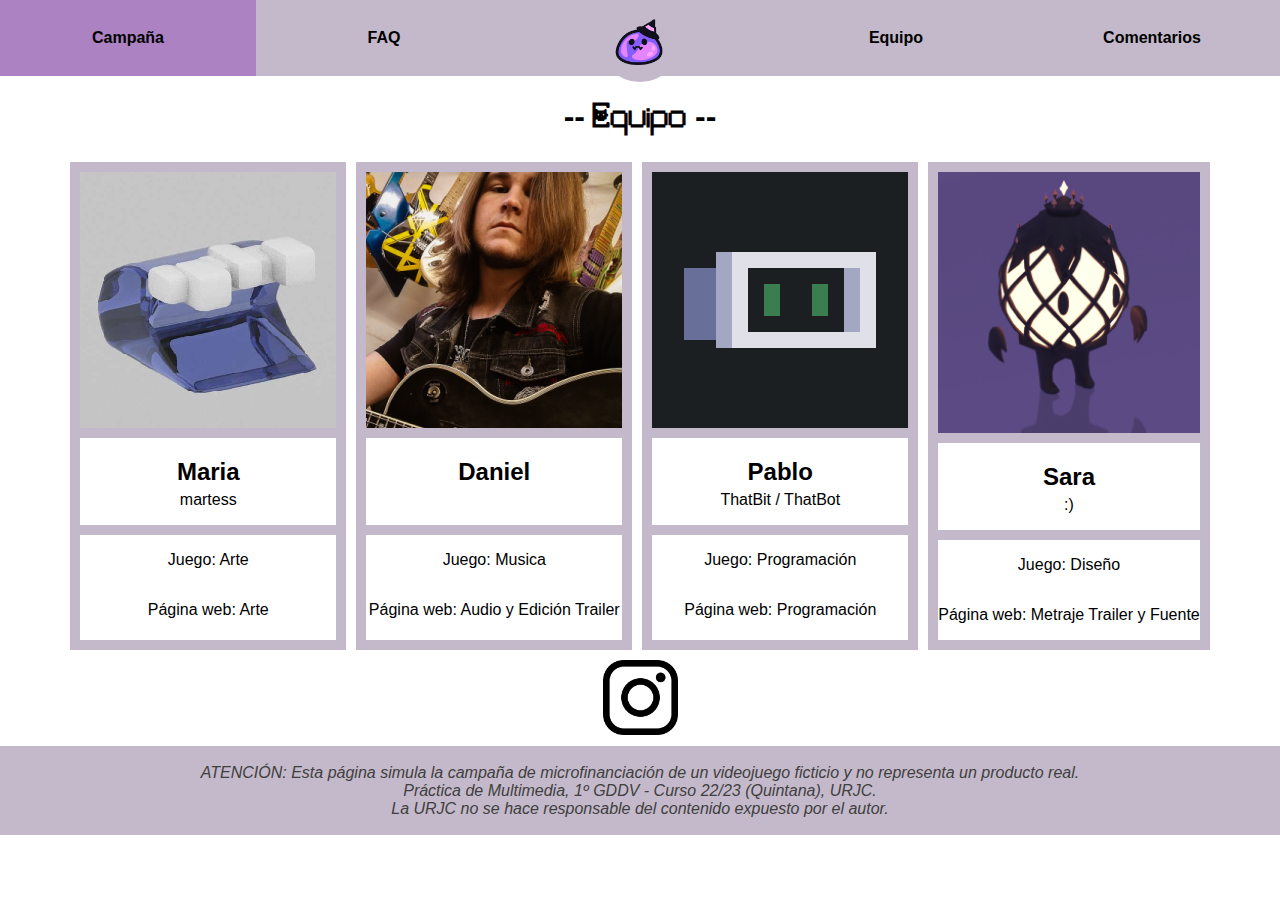
==== team.html @ cbb22402 "Reorganization" ====
<html>
    <head>
  
		<title> MoMo Studios </title> 
		<link rel = "icon" type="image/x-icon" href="Resources/Images/icon.png">
		<link rel="stylesheet" href = "Styles/header.css">
		<link rel="stylesheet" href = "Styles/main.css">
		<link rel="stylesheet" href = "Styles/footer.css">
		
		<!-- For whatever reason the font would refuse to work if placed on a css file, in here it seems to behave -->
		<style> 
			@font-face {
    			font-family: Cat;
    			src: url(Resources/Font/deathcatfont.otf) format("opentype");
			}	
		</style>

	</head>

    <body style="margin: 0%;">

        <header class="topbar">
    
			<a href="index.html" class = "navElement"><p class="navElementText"><strong>Campaña</strong></p></a>
			<a href="faq.html" class = "navElement"><p class="navElementText"><strong>FAQ</strong></p></a>

			<a href="#top"><img class="logo" src="Resources/Images/icon.png"></a>
			<div class="spacer"></div>

			<a href="team.html" class = "navElement"><p class="navElementText"><strong>Equipo</strong></p></a>
			<a href="comments.html" class = "navElement"><p class="navElementText"><strong>Comentarios</strong></p></a>
			

		</header>

        <main>
            <div id="Team"> <!-- Team -->
				<h1>
					-- Equipo --
				</h1>

				<div class="teamContainer">
					
					<div class="teamMember"> <!-- Mar -->

						<img src="Resources/Images/mar.png" style="border-bottom: 10px solid #c4b9ca">
						
						<h2 style="margin-bottom: 5;">Maria</h2>
						<p style="margin: 0; padding-bottom:16px; border-bottom: 10px solid #c4b9ca">martess</p>
						<p>Juego: Arte</p>
						<p>Página web: Arte</p>

					</div>

					<div class="teamMember"> <!-- Dan -->

						<img src="Resources/Images/dan.png" style="border-bottom: 10px solid #c4b9ca">
						
						<h2 style="margin-bottom: 5;">Daniel</h2>
						<p style="margin: 0; padding-bottom:16px; border-bottom: 10px solid #c4b9ca"><br></p>
						<p>Juego: Musica</p>
						<p>Página web: Audio y Edición Trailer</p>

					</div>

					<div class="teamMember"> <!-- ThatBit -->

						<img src="Resources/Images/thatbit.png" style="border-bottom: 10px solid #c4b9ca">
						
						<h2 style="margin-bottom: 5;">Pablo</h2>
						<p style="margin: 0; padding-bottom:16px; border-bottom: 10px solid #c4b9ca">ThatBit / ThatBot</p>
						<p>Juego: Programación</p>
						<p>Página web: Programación</p>

					</div>

					<div class="teamMember"> <!-- Sara -->

						<img src="Resources/Images/sara.png" style="border-bottom: 10px solid #c4b9ca">
						
						<h2 style="margin-bottom: 5;">Sara</h2>
						<p style="margin: 0; padding-bottom:16px; border-bottom: 10px solid #c4b9ca">:)</p>
						<p>Juego: Diseño</p>
						<p>Página web: Metraje Trailer y Fuente</p>

					</div>
					
				</div>

                <div class="socials">
                    <a href="https://www.instagram.com/studiomomochi/"><img style="width: 75px; height: 75px;" src="Resources/Images/instagram.png"></a>
                </div>

			</div>
        </main>

        <footer >
			<p style="margin-top: 0;">
				<br> <!-- Disclaimer -->
				<i>ATENCIÓN: Esta página simula la campaña de microfinanciación de un videojuego ficticio y no representa un producto real.
				<br>Práctica de Multimedia, 1º GDDV - Curso 22/23 (Quintana), URJC.<br>La URJC no se hace responsable del contenido expuesto por el autor.</i>
			</p>
		</footer>

    </body>
</html>
---- Styles/header.css ----
.topbar{
    position: sticky;
    width: 100%;
    height: 76px;
    top: 0;
    background-color: #c4b9ca;
    z-index: 1;
    display: flex;
    flex-flow: row wrap;
    justify-content: center;
}

.spacer{
    width: 20%;
}

.logo{
    position: absolute;

    margin-right: auto;
    margin-left: auto;
    left: 0;
    right: 0;
    width: 70px;
    border-radius: 100%;
    border: 6px solid #c4b9ca;
}

.logo:hover{
    background-color: #ac82c3;
    border: 6px solid #ac82c3;
}

.navElement:hover{
    background-color: #ac82c3;
}

.navElement{
    width: 20%;
}

.navElementText{
    color: black;
    text-align: center;
    margin: 28.5px;
}
---- Styles/main.css ----
body{
    margin: 0;
    font-family: Arial, Helvetica, sans-serif;
}

main{
    display: flex;
    flex-direction: column;
    flex-wrap: nowrap;
}

h1{
    font-family: Cat, Arial, Helvetica, sans-serif;
    text-align: center;
}

h2{
    text-align: center;
}

a:link, a:visited{
    text-decoration: none;
    color: black;
}

.bannerContainer{
    position: relative;
    width: 100%;
}

.banner{
    position: relative;
    max-width: 100%;
    height: auto;
}

.gameLogo{
    position: absolute;
    top: 0;
    left: 0;
    max-width: 100%;
    height: auto;
}

.initial{
    text-align: center;
    background-color: #c4b9ca;
}

.splitContainer{
    display: flex;
    flex-direction: row;
    justify-content: center;
    margin-top: 10px;
    margin-bottom: 10px;
}

.contributeSection{
    width: 50%;
    background-color: #c4b9ca;
    border: 10px solid #c4b9ca;
    border-radius: 15px;
}

.media{
    width: 50%;
    display: flex;
    flex-direction: column;
    justify-content: center;
}

.mediaElement{
    border: 10px solid #c4b9ca;
    margin: 10px;
}

.contribute{
    width: 50%;
    background-color: #c4b9ca;
    border: 10px solid #c4b9ca;
    border-radius: 15px;
    margin: 10px;

    display: flex;
    flex-direction: column;
    justify-content: center;
}

.contributeButton{
    border: 5px solid #97679d;
    border-radius: 15px;
    background-color: #97679d;

    height: 10%;
    margin: 10px;

    color: lightgray;
}

.contributeButton.p{
    text-align: center;
}

.contributeButton:hover{
    background-color: #ac82c3;
    border-color: #ac82c3;
}

.description{
    margin: 10px;
    text-align: justify;
}

.tiers{
    width: 50%;
    border: 10px solid #c4b9ca;
}

.stGoals{
    width: 50%;
    border: 10px solid #c4b9ca;
}

.framedContainer{
    background-color: #c4b9ca;
    border: 10px solid #c4b9ca;
    border-radius: 10px;
    margin: 10px;
}

.splitContainer p{
    text-align: center;
}

.faq{
    text-align: justify;
    padding: 10px;
}

.teamContainer{
    display: flex;
    flex-flow: row wrap;
    justify-content: center;
}

.teamMember{
    margin: 5px;
    border: 10px solid #c4b9ca;
    display: flex;
    flex-direction: column;
    text-align: center;
}

.comments{
    padding: 10px;
}
---- Styles/footer.css ----
footer{
    background-color: #c4b9ca;
    font-family: Arial, Helvetica, sans-serif;
    color: #404040;
    text-align: center;

    margin-top: 1;
    padding-bottom: 1;
}

.socials{
    padding-top: 5px;
    padding-bottom: 10px;
    display: flex;
    flex-direction: row;
    justify-content: center;
}
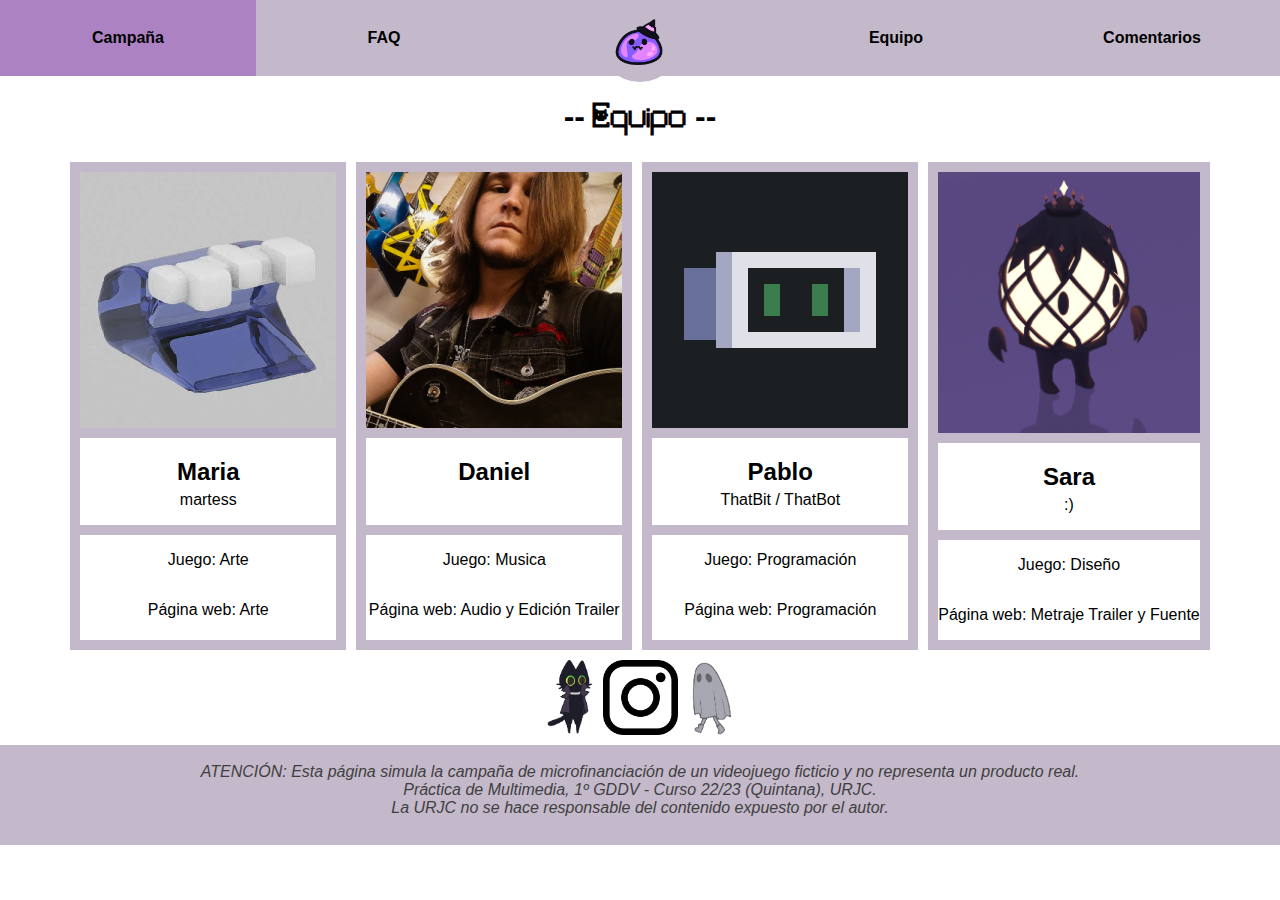
==== commit a6e13f67: "Added friends" ====
--- a/team.html
+++ b/team.html
@@ -88,7 +88,9 @@
 				</div>
 
                 <div class="socials">
+					<img style="height: 75px; padding-right: 10px;" src="Resources/Images/patitas.png">
                     <a href="https://www.instagram.com/studiomomochi/"><img style="width: 75px; height: 75px;" src="Resources/Images/instagram.png"></a>
+					<img style="height: 75px; padding-left: 10px;" src="Resources/Images/ghost.png">
                 </div>
 
 			</div>
--- a/Styles/main.css
+++ b/Styles/main.css
@@ -109,6 +109,9 @@
 .description{
     margin: 10px;
     text-align: justify;
+    display: flex;
+    flex-direction: column;
+    align-items: center;
 }
 
 .tiers{
--- a/Styles/footer.css
+++ b/Styles/footer.css
@@ -3,9 +3,8 @@
     font-family: Arial, Helvetica, sans-serif;
     color: #404040;
     text-align: center;
-
-    margin-top: 1;
-    padding-bottom: 1;
+    width: 100%;
+    height: 100px;
 }
 
 .socials{
